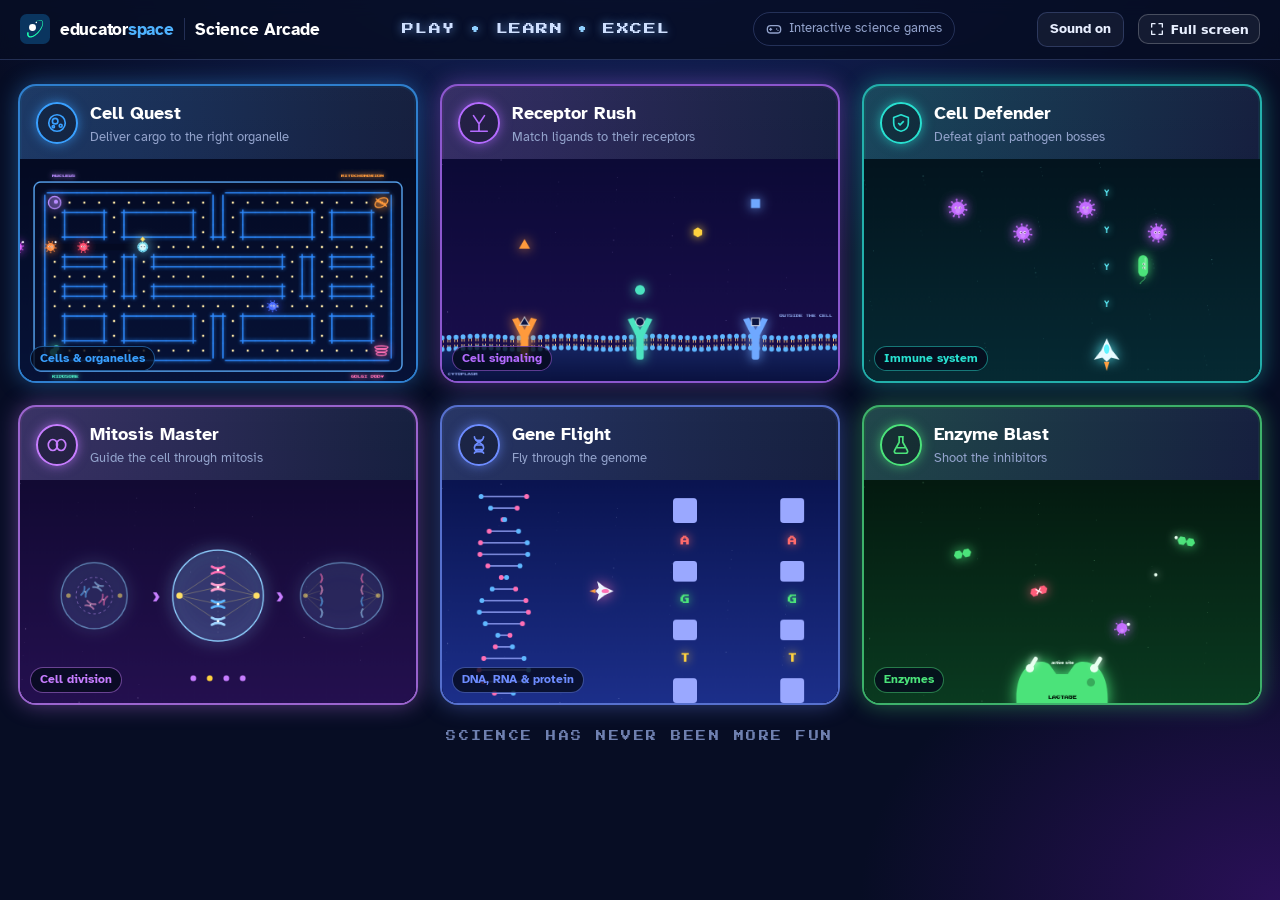
==== games/arcade/index.html @ 31be12ad "test" ====
<!DOCTYPE html>
<html lang="en">
<head>
<meta charset="UTF-8">
<meta name="viewport" content="width=device-width, initial-scale=1, viewport-fit=cover">
<title>Science Arcade</title>
<meta name="description" content="Six retro arcade games for high school biology: cells, receptors, the immune system, mitosis, DNA and enzymes.">
<link rel="preconnect" href="https://fonts.googleapis.com">
<link href="https://fonts.googleapis.com/css2?family=Press+Start+2P&family=Atkinson+Hyperlegible:wght@400;700&display=swap" rel="stylesheet">
<style>
:root {
  --bg: #070d24; --bg2: #0b1536; --ink: #e8efff; --muted: #93a3cc; --line: rgba(140, 170, 255, .22);
  --pix: 'Press Start 2P', ui-monospace, monospace; --sans: 'Atkinson Hyperlegible', system-ui, -apple-system, 'Segoe UI', sans-serif;
  --c-quest: #39a0ff; --c-rush: #b46bff; --c-def: #28e0d0; --c-mito: #c77dff; --c-gene: #6d8cff; --c-enz: #4be37a;
}
* { box-sizing: border-box; }
html, body { margin: 0; min-height: 100%; }
body { font-family: var(--sans); color: var(--ink); background: radial-gradient(1200px 600px at 50% -10%, #17286a 0%, transparent 60%), radial-gradient(700px 500px at 100% 100%, #2a1058 0%, transparent 60%), var(--bg); line-height: 1.5; overflow-x: hidden; }
button { font: inherit; color: inherit; }
header.top { position: sticky; top: 0; z-index: 30; display: flex; align-items: center; gap: 14px; padding: 12px 20px; background: rgba(7, 13, 36, .85); backdrop-filter: blur(8px); border-bottom: 1px solid var(--line); }
.logo { white-space: nowrap; display: flex; align-items: center; gap: 10px; background: none; border: 0; cursor: pointer; padding: 0; font-weight: 700; font-size: 1.05rem; color: #fff; }
.logo svg { width: 30px; height: 30px; }
.logo .bw { font-weight: 800; letter-spacing: -.015em; color: #fff; }
.logo .bw span { color: #4fb3ff; }
@media (max-width: 640px) { .logo .bw, .logo .sep { display: none; } }
.logo .sep { width: 1px; height: 22px; background: var(--line); }
.top .tagline { font: 12px var(--pix); letter-spacing: .12em; color: #cfe0ff; text-shadow: 0 0 10px rgba(120, 180, 255, .7); margin: 0 auto; white-space: nowrap; }
.top .tagline i { font-style: normal; color: #8fd0ff; }
.top .chipx { display: inline-flex; align-items: center; gap: 7px; padding: 6px 12px; border-radius: 999px; border: 1px solid var(--line); color: var(--muted); font-size: .82rem; white-space: nowrap; }
.top .chipx svg { width: 16px; height: 16px; }
.top .back { display: none; }
body.ingame .top .back { display: inline-flex; }
body.ingame .top .tagline { display: none; }
.btn { display: inline-flex; align-items: center; justify-content: center; gap: 8px; padding: 10px 18px; border-radius: 12px; border: 1px solid var(--line); background: rgba(255, 255, 255, .05); font-weight: 700; cursor: pointer; transition: transform .08s, border-color .15s, background .15s; }
.btn:hover { border-color: #8fd0ff; background: rgba(255, 255, 255, .09); }
.btn:active { transform: translateY(1px); }
.btn.primary { background: linear-gradient(180deg, #4fb4ff, #2a7cf0); border-color: transparent; color: #fff; box-shadow: 0 0 18px rgba(79, 180, 255, .45); }
.btn.sm { padding: 6px 12px; font-size: .86rem; border-radius: 10px; }
.btn svg { width: 16px; height: 16px; }
main { max-width: 1320px; margin: 0 auto; padding: 24px 18px 40px; }
/* hub */
.grid { display: grid; grid-template-columns: repeat(3, minmax(0, 1fr)); gap: 22px; }
@media (max-width: 1000px) { .grid { grid-template-columns: repeat(2, minmax(0, 1fr)); } .top .tagline { display: none; } }
@media (max-width: 640px) { .grid { grid-template-columns: minmax(0, 1fr); } .top .chipx { display: none; } }
.tile { --c: #39a0ff; position: relative; display: grid; grid-template-rows: auto 1fr; text-align: left; padding: 0; border-radius: 18px; overflow: hidden; cursor: pointer; background: linear-gradient(180deg, rgba(255, 255, 255, .05), rgba(255, 255, 255, .01)), var(--bg2); border: 2px solid color-mix(in srgb, var(--c) 75%, transparent); box-shadow: 0 0 0 1px rgba(0, 0, 0, .4) inset, 0 0 22px color-mix(in srgb, var(--c) 40%, transparent), 0 0 2px var(--c) inset; transition: transform .15s, box-shadow .15s; }
.tile:hover, .tile:focus-visible { transform: translateY(-3px); box-shadow: 0 0 0 1px rgba(0, 0, 0, .4) inset, 0 0 36px color-mix(in srgb, var(--c) 65%, transparent), 0 0 2px var(--c) inset; outline: none; }
.tile .th { display: flex; align-items: center; gap: 12px; padding: 14px 16px 12px; background: linear-gradient(90deg, color-mix(in srgb, var(--c) 20%, transparent), transparent); }
.tile .ti { flex: none; width: 42px; height: 42px; border-radius: 50%; display: grid; place-items: center; border: 2px solid var(--c); color: var(--c); background: rgba(0, 0, 0, .3); box-shadow: 0 0 12px color-mix(in srgb, var(--c) 60%, transparent); }
.tile .ti svg { width: 22px; height: 22px; }
.tile h2 { margin: 0; font-size: 1.12rem; color: #fff; }
.tile .sub { font-size: .84rem; color: var(--muted); }
.tile canvas { display: block; width: 100%; aspect-ratio: 16 / 9; background: #050a1c; }
.tile .best { position: absolute; top: 64px; right: 10px; font: 9px var(--pix); line-height: 1.6; padding: 6px 8px; border-radius: 8px; background: rgba(5, 10, 28, .85); border: 1px solid var(--line); text-align: center; }
.tile .best b { display: block; font-size: 12px; color: #fff; }
.tile .topic { position: absolute; left: 10px; bottom: 10px; font-size: .74rem; font-weight: 700; padding: 3px 9px; border-radius: 999px; background: rgba(5, 10, 28, .8); color: var(--c); border: 1px solid color-mix(in srgb, var(--c) 50%, transparent); }
.foot { margin-top: 26px; text-align: center; font: 10px var(--pix); letter-spacing: .25em; color: #6f80b0; }
/* game screen */
.stage { position: relative; width: 100%; max-width: 1280px; margin: 0 auto; aspect-ratio: 16 / 9; max-height: calc(100vh - 150px); border-radius: 16px; overflow: hidden; border: 2px solid var(--c, #39a0ff); box-shadow: 0 0 30px color-mix(in srgb, var(--c, #39a0ff) 45%, transparent); background: #050a1c; touch-action: none; user-select: none; -webkit-user-select: none; }
.stage canvas { position: absolute; inset: 0; width: 100%; height: 100%; display: block; }
:fullscreen .stage { max-height: calc(100vh - 80px); }
.under { display: flex; justify-content: space-between; gap: 12px; flex-wrap: wrap; align-items: center; max-width: 1280px; margin: 12px auto 0; color: var(--muted); font-size: .9rem; }
.keys kbd { font: 11px var(--pix); padding: 3px 6px; border-radius: 6px; border: 1px solid var(--line); color: #cfe0ff; background: rgba(255, 255, 255, .05); }
/* overlay cards (title, quiz, game over) */
.ov { position: absolute; inset: 0; display: grid; place-items: center; background: rgba(4, 8, 22, .72); backdrop-filter: blur(2px); z-index: 5; padding: 12px; }
.ov[hidden] { display: none; }
.card { width: min(620px, 100%); max-height: 100%; overflow: auto; padding: 22px 24px; border-radius: 16px; background: linear-gradient(180deg, #111d48, #0a1333); border: 2px solid var(--c, #39a0ff); box-shadow: 0 0 26px color-mix(in srgb, var(--c, #39a0ff) 45%, transparent); }
.card h3 { margin: 0 0 6px; font: 18px/1.4 var(--pix); color: #fff; text-shadow: 0 0 12px var(--c, #39a0ff); }
.card .eyebrow { font: 9px var(--pix); letter-spacing: .14em; color: var(--c, #39a0ff); }
.card p { margin: 8px 0; }
.card ul { margin: 8px 0 14px; padding-left: 20px; }
.card li { margin: 4px 0; }
.card .row { display: flex; gap: 10px; flex-wrap: wrap; margin-top: 14px; }
.card .big { font: 26px var(--pix); color: #fff; margin: 10px 0; }
.opts { display: grid; gap: 8px; margin-top: 12px; }
.opts button { text-align: left; padding: 11px 14px; border-radius: 11px; border: 1px solid var(--line); background: rgba(255, 255, 255, .05); cursor: pointer; font-weight: 700; }
.opts button:hover, .opts button:focus-visible { border-color: var(--c, #39a0ff); background: rgba(255, 255, 255, .1); outline: none; }
.opts button.right { border-color: #4be37a; background: rgba(75, 227, 122, .18); }
.opts button.wrong { border-color: #ff5d7a; background: rgba(255, 93, 122, .16); }
.opts button kbd { font: 10px var(--pix); margin-right: 8px; color: var(--muted); }
.why { margin-top: 10px; padding: 10px 12px; border-radius: 10px; background: rgba(255, 255, 255, .06); font-size: .94rem; }
.why b { color: #fff; }
/* touch controls */
.pad { position: absolute; inset: auto 0 0 0; display: none; justify-content: space-between; align-items: flex-end; padding: 12px; pointer-events: none; z-index: 4; }
.pad.on { display: flex; }
.pad .grp { display: flex; gap: 10px; pointer-events: auto; }
.pad button { width: 62px; height: 62px; border-radius: 50%; border: 2px solid rgba(255, 255, 255, .35); background: rgba(255, 255, 255, .1); font: 12px var(--pix); color: #fff; touch-action: none; }
.pad button.act { border-color: var(--c, #39a0ff); background: color-mix(in srgb, var(--c, #39a0ff) 30%, transparent); }
.toast { position: absolute; left: 50%; top: 15%; transform: translateX(-50%); z-index: 6; max-width: 80%; padding: 8px 14px; border-radius: 10px; background: rgba(5, 10, 28, .92); border: 1px solid var(--c, #39a0ff); font-size: .95rem; text-align: center; pointer-events: none; transition: opacity .3s; }
.toast[hidden] { display: block; opacity: 0; }
@media (prefers-reduced-motion: reduce) { .tile, .btn { transition: none; } }
/* inside an Educator Space game page: that page has its own menu, so the arcade stays on the one game */
.embed #backBtn, .embed #hubBtn { display: none; }
.embed .logo { pointer-events: none; }
/* small screens: compact header, and the cards float over the whole screen so they are never cut off */
.btn, .chipx { white-space: nowrap; }
@media (max-width: 900px) { .top .chipx { display: none; } header.top { gap: 8px; padding: 8px 12px; } main { padding: 12px 10px 24px; } }
@media (max-width: 700px), (max-height: 500px) {
  .ov { position: fixed; z-index: 50; padding: 10px; }
  .card { max-height: calc(100vh - 20px); padding: 16px 18px; }
  .card h3 { font-size: 15px; }
  .stage { border-radius: 10px; max-height: calc(100vh - 110px); }
  .under .keys { display: none; }
}
.rotate { display: none; }
@media (max-width: 700px) and (orientation: portrait) { .rotate { display: block; margin: 10px auto 0; text-align: center; color: var(--muted); font-size: .9rem; } }
</style>
</head>
<body>
<header class="top">
  <button class="logo" id="home" aria-label="Science Arcade home"><svg viewBox="0 0 100 100" aria-hidden="true"><rect width="100" height="100" rx="22" fill="#0a355f"/><path d="M29.5,61.8 L29.1,64.0 L28.8,66.0 L28.8,67.8 L29.0,69.4 L29.3,70.7 L29.9,71.7 L30.5,72.6 L31.3,73.2 L32.3,73.7 L33.6,74.1 L35.1,74.2 L36.9,74.1 L38.8,73.7 L40.9,73.1 L43.2,72.2 L45.5,71.0 L48.0,69.6 L50.4,67.9 L52.9,66.0 L55.4,63.9 L57.8,61.7 L60.1,59.3 L62.3,56.7 L64.4,54.1 L66.4,51.4 L68.2,48.7 L69.8,45.9 L71.2,43.2 L72.4,40.5 L73.4,38.0 L74.1,35.5 L74.6,33.1 L74.8,31.0 L74.8,29.0 L74.6,27.2 L74.1,25.7 L73.4,24.3 L72.5,23.3 L71.4,22.4 L70.1,21.8 L68.5,21.4 L66.8,21.3 L64.8,21.4 L62.7,21.9 L60.5,22.6 L58.1,23.6 L55.7,24.9 L53.2,26.4 L52.7,25.5 L55.2,24.0 L57.7,22.6 L60.1,21.5 L62.4,20.7 L64.6,20.2 L66.8,20.0 L68.7,20.0 L70.6,20.4 L72.2,21.0 L73.6,22.0 L74.8,23.4 L75.8,24.9 L76.4,26.8 L76.8,28.8 L76.9,31.0 L76.7,33.4 L76.3,36.0 L75.6,38.7 L74.7,41.4 L73.5,44.3 L72.1,47.2 L70.6,50.1 L68.8,53.0 L66.8,55.9 L64.7,58.7 L62.4,61.4 L60.1,63.9 L57.6,66.4 L55.1,68.7 L52.6,70.8 L50.0,72.6 L47.4,74.3 L44.9,75.7 L42.4,76.8 L39.9,77.7 L37.5,78.3 L35.2,78.5 L33.0,78.5 L30.9,78.1 L29.0,77.3 L27.3,76.1 L25.8,74.5 L24.7,72.6 L24.0,70.5 L23.6,68.3 L23.5,65.8 L23.6,63.3 L24.1,60.6Z" fill="#1effb0"/><circle cx="41.7" cy="45" r="11.6" fill="#fff"/><circle cx="54.3" cy="28.3" r="2.5" fill="#fff"/></svg><span class="bw">educator<span>space</span></span><span class="sep"></span><span>Science Arcade</span></button>
  <button class="btn sm back" id="backBtn"><svg viewBox="0 0 24 24" fill="none" stroke="currentColor" stroke-width="2" stroke-linecap="round" aria-hidden="true"><path d="M15 6l-6 6 6 6"/></svg>All games</button>
  <p class="tagline">PLAY <i>•</i> LEARN <i>•</i> EXCEL</p>
  <span class="chipx"><svg viewBox="0 0 24 24" fill="none" stroke="currentColor" stroke-width="2" stroke-linecap="round" aria-hidden="true"><rect x="2" y="7" width="20" height="11" rx="5"/><path d="M7 11v3M5.5 12.5h3M16 12h.01M18 14h.01"/></svg>Interactive science games</span>
  <button class="btn sm" id="muteBtn" aria-pressed="false" title="Sound on/off">Sound on</button>
</header>
<main id="app"></main>
<script src="engine.js"></script>
<script src="quest.js"></script>
<script src="rush.js"></script>
<script src="defender.js"></script>
<script src="mitosis.js"></script>
<script src="gene.js"></script>
<script src="enzyme.js"></script>
<script>AR.boot();</script>
<script src="../shared/fullscreen.js"></script>
</body>
</html>
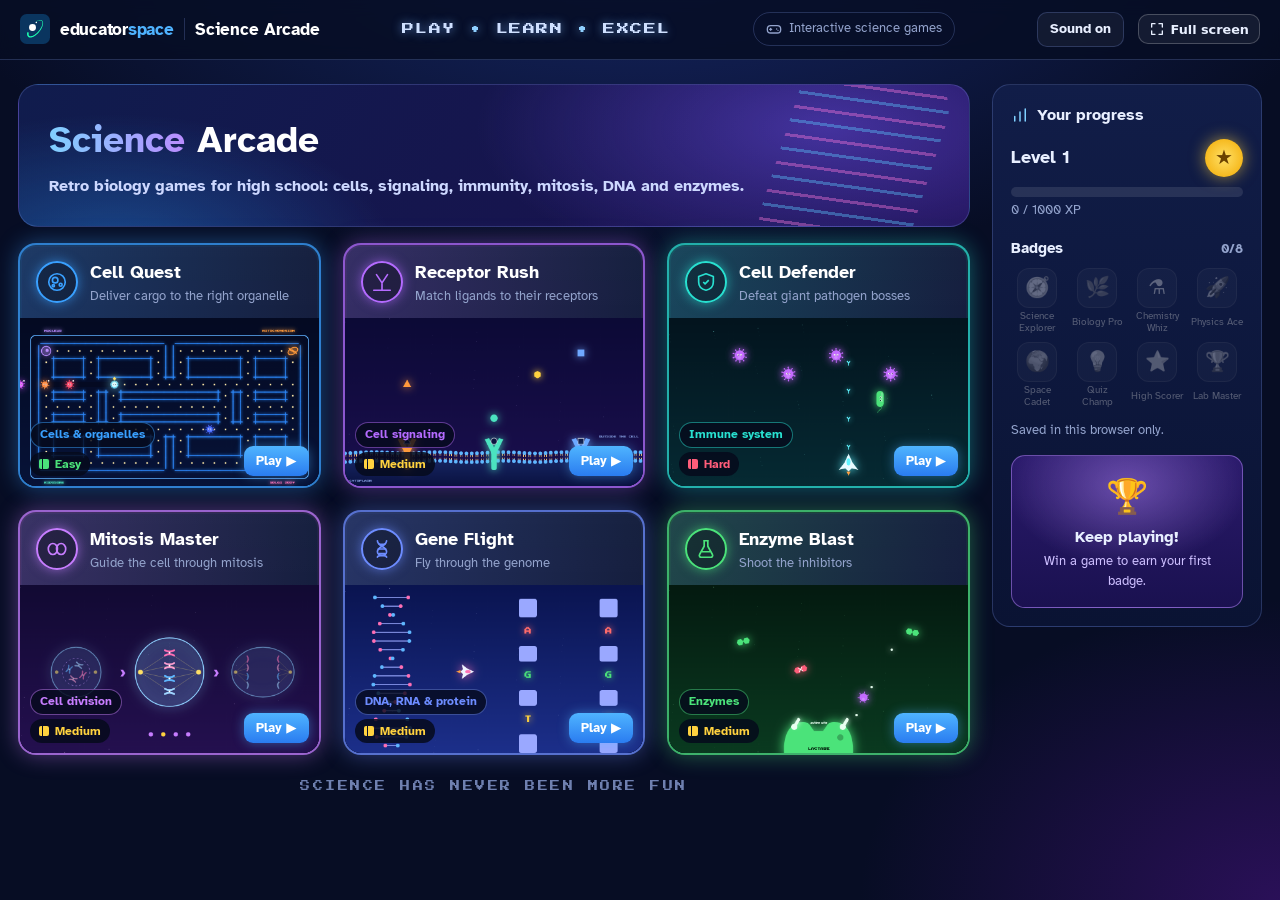
==== commit 30279c04: "test" ====
--- a/games/arcade/index.html
+++ b/games/arcade/index.html
@@ -7,103 +7,7 @@
 <meta name="description" content="Six retro arcade games for high school biology: cells, receptors, the immune system, mitosis, DNA and enzymes.">
 <link rel="preconnect" href="https://fonts.googleapis.com">
 <link href="https://fonts.googleapis.com/css2?family=Press+Start+2P&family=Atkinson+Hyperlegible:wght@400;700&display=swap" rel="stylesheet">
-<style>
-:root {
-  --bg: #070d24; --bg2: #0b1536; --ink: #e8efff; --muted: #93a3cc; --line: rgba(140, 170, 255, .22);
-  --pix: 'Press Start 2P', ui-monospace, monospace; --sans: 'Atkinson Hyperlegible', system-ui, -apple-system, 'Segoe UI', sans-serif;
-  --c-quest: #39a0ff; --c-rush: #b46bff; --c-def: #28e0d0; --c-mito: #c77dff; --c-gene: #6d8cff; --c-enz: #4be37a;
-}
-* { box-sizing: border-box; }
-html, body { margin: 0; min-height: 100%; }
-body { font-family: var(--sans); color: var(--ink); background: radial-gradient(1200px 600px at 50% -10%, #17286a 0%, transparent 60%), radial-gradient(700px 500px at 100% 100%, #2a1058 0%, transparent 60%), var(--bg); line-height: 1.5; overflow-x: hidden; }
-button { font: inherit; color: inherit; }
-header.top { position: sticky; top: 0; z-index: 30; display: flex; align-items: center; gap: 14px; padding: 12px 20px; background: rgba(7, 13, 36, .85); backdrop-filter: blur(8px); border-bottom: 1px solid var(--line); }
-.logo { white-space: nowrap; display: flex; align-items: center; gap: 10px; background: none; border: 0; cursor: pointer; padding: 0; font-weight: 700; font-size: 1.05rem; color: #fff; }
-.logo svg { width: 30px; height: 30px; }
-.logo .bw { font-weight: 800; letter-spacing: -.015em; color: #fff; }
-.logo .bw span { color: #4fb3ff; }
-@media (max-width: 640px) { .logo .bw, .logo .sep { display: none; } }
-.logo .sep { width: 1px; height: 22px; background: var(--line); }
-.top .tagline { font: 12px var(--pix); letter-spacing: .12em; color: #cfe0ff; text-shadow: 0 0 10px rgba(120, 180, 255, .7); margin: 0 auto; white-space: nowrap; }
-.top .tagline i { font-style: normal; color: #8fd0ff; }
-.top .chipx { display: inline-flex; align-items: center; gap: 7px; padding: 6px 12px; border-radius: 999px; border: 1px solid var(--line); color: var(--muted); font-size: .82rem; white-space: nowrap; }
-.top .chipx svg { width: 16px; height: 16px; }
-.top .back { display: none; }
-body.ingame .top .back { display: inline-flex; }
-body.ingame .top .tagline { display: none; }
-.btn { display: inline-flex; align-items: center; justify-content: center; gap: 8px; padding: 10px 18px; border-radius: 12px; border: 1px solid var(--line); background: rgba(255, 255, 255, .05); font-weight: 700; cursor: pointer; transition: transform .08s, border-color .15s, background .15s; }
-.btn:hover { border-color: #8fd0ff; background: rgba(255, 255, 255, .09); }
-.btn:active { transform: translateY(1px); }
-.btn.primary { background: linear-gradient(180deg, #4fb4ff, #2a7cf0); border-color: transparent; color: #fff; box-shadow: 0 0 18px rgba(79, 180, 255, .45); }
-.btn.sm { padding: 6px 12px; font-size: .86rem; border-radius: 10px; }
-.btn svg { width: 16px; height: 16px; }
-main { max-width: 1320px; margin: 0 auto; padding: 24px 18px 40px; }
-/* hub */
-.grid { display: grid; grid-template-columns: repeat(3, minmax(0, 1fr)); gap: 22px; }
-@media (max-width: 1000px) { .grid { grid-template-columns: repeat(2, minmax(0, 1fr)); } .top .tagline { display: none; } }
-@media (max-width: 640px) { .grid { grid-template-columns: minmax(0, 1fr); } .top .chipx { display: none; } }
-.tile { --c: #39a0ff; position: relative; display: grid; grid-template-rows: auto 1fr; text-align: left; padding: 0; border-radius: 18px; overflow: hidden; cursor: pointer; background: linear-gradient(180deg, rgba(255, 255, 255, .05), rgba(255, 255, 255, .01)), var(--bg2); border: 2px solid color-mix(in srgb, var(--c) 75%, transparent); box-shadow: 0 0 0 1px rgba(0, 0, 0, .4) inset, 0 0 22px color-mix(in srgb, var(--c) 40%, transparent), 0 0 2px var(--c) inset; transition: transform .15s, box-shadow .15s; }
-.tile:hover, .tile:focus-visible { transform: translateY(-3px); box-shadow: 0 0 0 1px rgba(0, 0, 0, .4) inset, 0 0 36px color-mix(in srgb, var(--c) 65%, transparent), 0 0 2px var(--c) inset; outline: none; }
-.tile .th { display: flex; align-items: center; gap: 12px; padding: 14px 16px 12px; background: linear-gradient(90deg, color-mix(in srgb, var(--c) 20%, transparent), transparent); }
-.tile .ti { flex: none; width: 42px; height: 42px; border-radius: 50%; display: grid; place-items: center; border: 2px solid var(--c); color: var(--c); background: rgba(0, 0, 0, .3); box-shadow: 0 0 12px color-mix(in srgb, var(--c) 60%, transparent); }
-.tile .ti svg { width: 22px; height: 22px; }
-.tile h2 { margin: 0; font-size: 1.12rem; color: #fff; }
-.tile .sub { font-size: .84rem; color: var(--muted); }
-.tile canvas { display: block; width: 100%; aspect-ratio: 16 / 9; background: #050a1c; }
-.tile .best { position: absolute; top: 64px; right: 10px; font: 9px var(--pix); line-height: 1.6; padding: 6px 8px; border-radius: 8px; background: rgba(5, 10, 28, .85); border: 1px solid var(--line); text-align: center; }
-.tile .best b { display: block; font-size: 12px; color: #fff; }
-.tile .topic { position: absolute; left: 10px; bottom: 10px; font-size: .74rem; font-weight: 700; padding: 3px 9px; border-radius: 999px; background: rgba(5, 10, 28, .8); color: var(--c); border: 1px solid color-mix(in srgb, var(--c) 50%, transparent); }
-.foot { margin-top: 26px; text-align: center; font: 10px var(--pix); letter-spacing: .25em; color: #6f80b0; }
-/* game screen */
-.stage { position: relative; width: 100%; max-width: 1280px; margin: 0 auto; aspect-ratio: 16 / 9; max-height: calc(100vh - 150px); border-radius: 16px; overflow: hidden; border: 2px solid var(--c, #39a0ff); box-shadow: 0 0 30px color-mix(in srgb, var(--c, #39a0ff) 45%, transparent); background: #050a1c; touch-action: none; user-select: none; -webkit-user-select: none; }
-.stage canvas { position: absolute; inset: 0; width: 100%; height: 100%; display: block; }
-:fullscreen .stage { max-height: calc(100vh - 80px); }
-.under { display: flex; justify-content: space-between; gap: 12px; flex-wrap: wrap; align-items: center; max-width: 1280px; margin: 12px auto 0; color: var(--muted); font-size: .9rem; }
-.keys kbd { font: 11px var(--pix); padding: 3px 6px; border-radius: 6px; border: 1px solid var(--line); color: #cfe0ff; background: rgba(255, 255, 255, .05); }
-/* overlay cards (title, quiz, game over) */
-.ov { position: absolute; inset: 0; display: grid; place-items: center; background: rgba(4, 8, 22, .72); backdrop-filter: blur(2px); z-index: 5; padding: 12px; }
-.ov[hidden] { display: none; }
-.card { width: min(620px, 100%); max-height: 100%; overflow: auto; padding: 22px 24px; border-radius: 16px; background: linear-gradient(180deg, #111d48, #0a1333); border: 2px solid var(--c, #39a0ff); box-shadow: 0 0 26px color-mix(in srgb, var(--c, #39a0ff) 45%, transparent); }
-.card h3 { margin: 0 0 6px; font: 18px/1.4 var(--pix); color: #fff; text-shadow: 0 0 12px var(--c, #39a0ff); }
-.card .eyebrow { font: 9px var(--pix); letter-spacing: .14em; color: var(--c, #39a0ff); }
-.card p { margin: 8px 0; }
-.card ul { margin: 8px 0 14px; padding-left: 20px; }
-.card li { margin: 4px 0; }
-.card .row { display: flex; gap: 10px; flex-wrap: wrap; margin-top: 14px; }
-.card .big { font: 26px var(--pix); color: #fff; margin: 10px 0; }
-.opts { display: grid; gap: 8px; margin-top: 12px; }
-.opts button { text-align: left; padding: 11px 14px; border-radius: 11px; border: 1px solid var(--line); background: rgba(255, 255, 255, .05); cursor: pointer; font-weight: 700; }
-.opts button:hover, .opts button:focus-visible { border-color: var(--c, #39a0ff); background: rgba(255, 255, 255, .1); outline: none; }
-.opts button.right { border-color: #4be37a; background: rgba(75, 227, 122, .18); }
-.opts button.wrong { border-color: #ff5d7a; background: rgba(255, 93, 122, .16); }
-.opts button kbd { font: 10px var(--pix); margin-right: 8px; color: var(--muted); }
-.why { margin-top: 10px; padding: 10px 12px; border-radius: 10px; background: rgba(255, 255, 255, .06); font-size: .94rem; }
-.why b { color: #fff; }
-/* touch controls */
-.pad { position: absolute; inset: auto 0 0 0; display: none; justify-content: space-between; align-items: flex-end; padding: 12px; pointer-events: none; z-index: 4; }
-.pad.on { display: flex; }
-.pad .grp { display: flex; gap: 10px; pointer-events: auto; }
-.pad button { width: 62px; height: 62px; border-radius: 50%; border: 2px solid rgba(255, 255, 255, .35); background: rgba(255, 255, 255, .1); font: 12px var(--pix); color: #fff; touch-action: none; }
-.pad button.act { border-color: var(--c, #39a0ff); background: color-mix(in srgb, var(--c, #39a0ff) 30%, transparent); }
-.toast { position: absolute; left: 50%; top: 15%; transform: translateX(-50%); z-index: 6; max-width: 80%; padding: 8px 14px; border-radius: 10px; background: rgba(5, 10, 28, .92); border: 1px solid var(--c, #39a0ff); font-size: .95rem; text-align: center; pointer-events: none; transition: opacity .3s; }
-.toast[hidden] { display: block; opacity: 0; }
-@media (prefers-reduced-motion: reduce) { .tile, .btn { transition: none; } }
-/* inside an Educator Space game page: that page has its own menu, so the arcade stays on the one game */
-.embed #backBtn, .embed #hubBtn { display: none; }
-.embed .logo { pointer-events: none; }
-/* small screens: compact header, and the cards float over the whole screen so they are never cut off */
-.btn, .chipx { white-space: nowrap; }
-@media (max-width: 900px) { .top .chipx { display: none; } header.top { gap: 8px; padding: 8px 12px; } main { padding: 12px 10px 24px; } }
-@media (max-width: 700px), (max-height: 500px) {
-  .ov { position: fixed; z-index: 50; padding: 10px; }
-  .card { max-height: calc(100vh - 20px); padding: 16px 18px; }
-  .card h3 { font-size: 15px; }
-  .stage { border-radius: 10px; max-height: calc(100vh - 110px); }
-  .under .keys { display: none; }
-}
-.rotate { display: none; }
-@media (max-width: 700px) and (orientation: portrait) { .rotate { display: block; margin: 10px auto 0; text-align: center; color: var(--muted); font-size: .9rem; } }
-</style>
+<link rel="stylesheet" href="arcade.css">
 </head>
 <body>
 <header class="top">
@@ -121,7 +25,7 @@
 <script src="mitosis.js"></script>
 <script src="gene.js"></script>
 <script src="enzyme.js"></script>
-<script>AR.boot();</script>
+<script>AR.config({ title: 'Science Arcade', lead: 'Retro biology games for high school: cells, signaling, immunity, mitosis, DNA and enzymes.' }); AR.boot();</script>
 <script src="../shared/fullscreen.js"></script>
 </body>
 </html>
--- a/games/arcade/arcade.css
+++ b/games/arcade/arcade.css
@@ -0,0 +1,145 @@
+:root {
+  --bg: #070d24; --bg2: #0b1536; --ink: #e8efff; --muted: #93a3cc; --line: rgba(140, 170, 255, .22);
+  --pix: 'Press Start 2P', ui-monospace, monospace; --sans: 'Atkinson Hyperlegible', system-ui, -apple-system, 'Segoe UI', sans-serif;
+  --c-quest: #39a0ff; --c-rush: #b46bff; --c-def: #28e0d0; --c-mito: #c77dff; --c-gene: #6d8cff; --c-enz: #4be37a;
+}
+* { box-sizing: border-box; }
+html, body { margin: 0; min-height: 100%; }
+body { font-family: var(--sans); color: var(--ink); background: radial-gradient(1200px 600px at 50% -10%, #17286a 0%, transparent 60%), radial-gradient(700px 500px at 100% 100%, #2a1058 0%, transparent 60%), var(--bg); line-height: 1.5; overflow-x: hidden; }
+button { font: inherit; color: inherit; }
+header.top { position: sticky; top: 0; z-index: 30; display: flex; align-items: center; gap: 14px; padding: 12px 20px; background: rgba(7, 13, 36, .85); backdrop-filter: blur(8px); border-bottom: 1px solid var(--line); }
+.logo { white-space: nowrap; display: flex; align-items: center; gap: 10px; background: none; border: 0; cursor: pointer; padding: 0; font-weight: 700; font-size: 1.05rem; color: #fff; }
+.logo svg { width: 30px; height: 30px; }
+.logo .bw { font-weight: 800; letter-spacing: -.015em; color: #fff; }
+.logo .bw span { color: #4fb3ff; }
+@media (max-width: 640px) { .logo .bw, .logo .sep { display: none; } }
+.logo .sep { width: 1px; height: 22px; background: var(--line); }
+.top .tagline { font: 12px var(--pix); letter-spacing: .12em; color: #cfe0ff; text-shadow: 0 0 10px rgba(120, 180, 255, .7); margin: 0 auto; white-space: nowrap; }
+.top .tagline i { font-style: normal; color: #8fd0ff; }
+.top .chipx { display: inline-flex; align-items: center; gap: 7px; padding: 6px 12px; border-radius: 999px; border: 1px solid var(--line); color: var(--muted); font-size: .82rem; white-space: nowrap; }
+.top .chipx svg { width: 16px; height: 16px; }
+.top .back { display: none; }
+body.ingame .top .back { display: inline-flex; }
+body.ingame .top .tagline { display: none; }
+.btn { display: inline-flex; align-items: center; justify-content: center; gap: 8px; padding: 10px 18px; border-radius: 12px; border: 1px solid var(--line); background: rgba(255, 255, 255, .05); font-weight: 700; cursor: pointer; transition: transform .08s, border-color .15s, background .15s; }
+.btn:hover { border-color: #8fd0ff; background: rgba(255, 255, 255, .09); }
+.btn:active { transform: translateY(1px); }
+.btn.primary { background: linear-gradient(180deg, #4fb4ff, #2a7cf0); border-color: transparent; color: #fff; box-shadow: 0 0 18px rgba(79, 180, 255, .45); }
+.btn.sm { padding: 6px 12px; font-size: .86rem; border-radius: 10px; }
+.btn svg { width: 16px; height: 16px; }
+main { max-width: 1320px; margin: 0 auto; padding: 24px 18px 40px; }
+/* hub */
+.grid { display: grid; grid-template-columns: repeat(3, minmax(0, 1fr)); gap: 22px; }
+@media (max-width: 1000px) { .grid { grid-template-columns: repeat(2, minmax(0, 1fr)); } .top .tagline { display: none; } }
+@media (max-width: 640px) { .grid { grid-template-columns: minmax(0, 1fr); } .top .chipx { display: none; } }
+.tile { --c: #39a0ff; position: relative; display: grid; grid-template-rows: auto 1fr; text-align: left; padding: 0; border-radius: 18px; overflow: hidden; cursor: pointer; background: linear-gradient(180deg, rgba(255, 255, 255, .05), rgba(255, 255, 255, .01)), var(--bg2); border: 2px solid color-mix(in srgb, var(--c) 75%, transparent); box-shadow: 0 0 0 1px rgba(0, 0, 0, .4) inset, 0 0 22px color-mix(in srgb, var(--c) 40%, transparent), 0 0 2px var(--c) inset; transition: transform .15s, box-shadow .15s; }
+.tile:hover, .tile:focus-visible { transform: translateY(-3px); box-shadow: 0 0 0 1px rgba(0, 0, 0, .4) inset, 0 0 36px color-mix(in srgb, var(--c) 65%, transparent), 0 0 2px var(--c) inset; outline: none; }
+.tile .th { display: flex; align-items: center; gap: 12px; padding: 14px 16px 12px; background: linear-gradient(90deg, color-mix(in srgb, var(--c) 20%, transparent), transparent); }
+.tile .ti { flex: none; width: 42px; height: 42px; border-radius: 50%; display: grid; place-items: center; border: 2px solid var(--c); color: var(--c); background: rgba(0, 0, 0, .3); box-shadow: 0 0 12px color-mix(in srgb, var(--c) 60%, transparent); }
+.tile .ti svg { width: 22px; height: 22px; }
+.tile h2 { margin: 0; font-size: 1.12rem; color: #fff; }
+.tile .sub { font-size: .84rem; color: var(--muted); }
+.tile canvas { display: block; width: 100%; aspect-ratio: 16 / 9; background: #050a1c; }
+.tile .best { position: absolute; top: 64px; right: 10px; font: 9px var(--pix); line-height: 1.6; padding: 6px 8px; border-radius: 8px; background: rgba(5, 10, 28, .85); border: 1px solid var(--line); text-align: center; }
+.tile .best b { display: block; font-size: 12px; color: #fff; }
+.tile .topic { position: absolute; left: 10px; bottom: 10px; font-size: .74rem; font-weight: 700; padding: 3px 9px; border-radius: 999px; background: rgba(5, 10, 28, .8); color: var(--c); border: 1px solid color-mix(in srgb, var(--c) 50%, transparent); }
+.foot { margin-top: 26px; text-align: center; font: 10px var(--pix); letter-spacing: .25em; color: #6f80b0; }
+/* game screen */
+.stage { position: relative; width: 100%; max-width: 1280px; margin: 0 auto; aspect-ratio: 16 / 9; max-height: calc(100vh - 150px); border-radius: 16px; overflow: hidden; border: 2px solid var(--c, #39a0ff); box-shadow: 0 0 30px color-mix(in srgb, var(--c, #39a0ff) 45%, transparent); background: #050a1c; touch-action: none; user-select: none; -webkit-user-select: none; }
+.stage canvas { position: absolute; inset: 0; width: 100%; height: 100%; display: block; }
+:fullscreen .stage { max-height: calc(100vh - 80px); }
+.under { display: flex; justify-content: space-between; gap: 12px; flex-wrap: wrap; align-items: center; max-width: 1280px; margin: 12px auto 0; color: var(--muted); font-size: .9rem; }
+.keys kbd { font: 11px var(--pix); padding: 3px 6px; border-radius: 6px; border: 1px solid var(--line); color: #cfe0ff; background: rgba(255, 255, 255, .05); }
+/* overlay cards (title, quiz, game over) */
+.ov { position: absolute; inset: 0; display: grid; place-items: center; background: rgba(4, 8, 22, .72); backdrop-filter: blur(2px); z-index: 5; padding: 12px; }
+.ov[hidden] { display: none; }
+.card { width: min(620px, 100%); max-height: 100%; overflow: auto; padding: 22px 24px; border-radius: 16px; background: linear-gradient(180deg, #111d48, #0a1333); border: 2px solid var(--c, #39a0ff); box-shadow: 0 0 26px color-mix(in srgb, var(--c, #39a0ff) 45%, transparent); }
+.card h3 { margin: 0 0 6px; font: 18px/1.4 var(--pix); color: #fff; text-shadow: 0 0 12px var(--c, #39a0ff); }
+.card .eyebrow { font: 9px var(--pix); letter-spacing: .14em; color: var(--c, #39a0ff); }
+.card p { margin: 8px 0; }
+.card ul { margin: 8px 0 14px; padding-left: 20px; }
+.card li { margin: 4px 0; }
+.card .row { display: flex; gap: 10px; flex-wrap: wrap; margin-top: 14px; }
+.card .big { font: 26px var(--pix); color: #fff; margin: 10px 0; }
+.opts { display: grid; gap: 8px; margin-top: 12px; }
+.opts button { text-align: left; padding: 11px 14px; border-radius: 11px; border: 1px solid var(--line); background: rgba(255, 255, 255, .05); cursor: pointer; font-weight: 700; }
+.opts button:hover, .opts button:focus-visible { border-color: var(--c, #39a0ff); background: rgba(255, 255, 255, .1); outline: none; }
+.opts button.right { border-color: #4be37a; background: rgba(75, 227, 122, .18); }
+.opts button.wrong { border-color: #ff5d7a; background: rgba(255, 93, 122, .16); }
+.opts button kbd { font: 10px var(--pix); margin-right: 8px; color: var(--muted); }
+.why { margin-top: 10px; padding: 10px 12px; border-radius: 10px; background: rgba(255, 255, 255, .06); font-size: .94rem; }
+.why b { color: #fff; }
+/* touch controls */
+.pad { position: absolute; inset: auto 0 0 0; display: none; justify-content: space-between; align-items: flex-end; padding: 12px; pointer-events: none; z-index: 4; }
+.pad.on { display: flex; }
+.pad .grp { display: flex; gap: 10px; pointer-events: auto; }
+.pad button { width: 62px; height: 62px; border-radius: 50%; border: 2px solid rgba(255, 255, 255, .35); background: rgba(255, 255, 255, .1); font: 12px var(--pix); color: #fff; touch-action: none; }
+.pad button.act { border-color: var(--c, #39a0ff); background: color-mix(in srgb, var(--c, #39a0ff) 30%, transparent); }
+.toast { position: absolute; left: 50%; top: 15%; transform: translateX(-50%); z-index: 6; max-width: 80%; padding: 8px 14px; border-radius: 10px; background: rgba(5, 10, 28, .92); border: 1px solid var(--c, #39a0ff); font-size: .95rem; text-align: center; pointer-events: none; transition: opacity .3s; }
+.toast[hidden] { display: block; opacity: 0; }
+@media (prefers-reduced-motion: reduce) { .tile, .btn { transition: none; } }
+/* inside an Educator Space game page: that page has its own menu, so the arcade stays on the one game */
+.embed #backBtn, .embed #hubBtn { display: none; }
+.embed .logo { pointer-events: none; }
+/* small screens: compact header, and the cards float over the whole screen so they are never cut off */
+.btn, .chipx { white-space: nowrap; }
+@media (max-width: 900px) { .top .chipx { display: none; } header.top { gap: 8px; padding: 8px 12px; } main { padding: 12px 10px 24px; } }
+@media (max-width: 700px), (max-height: 500px) {
+  .ov { position: fixed; z-index: 50; padding: 10px; }
+  .card { max-height: calc(100vh - 20px); padding: 16px 18px; }
+  .card h3 { font-size: 15px; }
+  .stage { border-radius: 10px; max-height: calc(100vh - 110px); }
+  .under .keys { display: none; }
+}
+.rotate { display: none; }
+@media (max-width: 700px) and (orientation: portrait) { .rotate { display: block; margin: 10px auto 0; text-align: center; color: var(--muted); font-size: .9rem; } }
+
+/* hub: banner, subject filters, progress panel */
+.hubwrap { display: grid; grid-template-columns: minmax(0, 1fr) 270px; gap: 22px; align-items: start; }
+@media (max-width: 1100px) { .hubwrap { grid-template-columns: minmax(0, 1fr); } }
+.banner { position: relative; overflow: hidden; padding: 28px 30px; border-radius: 20px; margin-bottom: 16px; border: 1px solid var(--line); background: radial-gradient(500px 220px at 85% 30%, rgba(120, 90, 255, .45), transparent 70%), radial-gradient(400px 200px at 10% 120%, rgba(40, 160, 255, .35), transparent 70%), linear-gradient(120deg, #101c4d, #1b0f4f); }
+.banner::after { content: ""; position: absolute; right: 40px; top: -30px; width: 150px; height: 220px; opacity: .55; background: repeating-linear-gradient(170deg, transparent 0 12px, rgba(255, 120, 220, .7) 12px 15px, transparent 15px 26px, rgba(90, 200, 255, .7) 26px 29px); transform: rotate(18deg); border-radius: 40px; }
+.banner h1 { margin: 0; font-size: clamp(1.6rem, 3vw, 2.3rem); color: #fff; }
+.banner h1 em { font-style: normal; background: linear-gradient(90deg, #7fd0ff, #b98cff); -webkit-background-clip: text; background-clip: text; color: transparent; }
+.banner p { margin: 6px 0 0; color: #cdd8ff; font-weight: 700; }
+.chips { display: flex; flex-wrap: wrap; gap: 8px; margin: 0 0 16px; }
+.chips button { padding: 7px 14px; border-radius: 999px; border: 1px solid var(--line); background: rgba(255, 255, 255, .04); color: #cfdaff; font-weight: 700; cursor: pointer; }
+.chips button[aria-selected="true"] { background: linear-gradient(180deg, #4f8cff, #2f62e0); border-color: transparent; color: #fff; }
+.tile .diff { position: absolute; left: 10px; bottom: 10px; display: inline-flex; align-items: center; gap: 6px; font-size: .76rem; font-weight: 700; padding: 3px 9px; border-radius: 999px; background: rgba(5, 10, 28, .85); color: var(--d); }
+.tile .diff i { width: 10px; height: 10px; border-radius: 2px; background: linear-gradient(90deg, var(--d) 33%, transparent 33% 40%, var(--d) 40% 66%, transparent 66% 73%, var(--d) 73%); }
+.tile .topic { bottom: 38px; }
+.tile .playb { position: absolute; right: 10px; bottom: 10px; padding: 5px 12px; border-radius: 9px; background: linear-gradient(180deg, #4fb4ff, #2a7cf0); color: #fff; font-weight: 700; font-size: .84rem; box-shadow: 0 0 12px rgba(79, 180, 255, .45); }
+.prog { position: sticky; top: 80px; padding: 18px; border-radius: 18px; background: linear-gradient(180deg, #111d48, #0a1333); border: 1px solid var(--line); }
+.prog h2 { display: flex; align-items: center; gap: 8px; margin: 0 0 12px; font-size: 1.02rem; }
+.prog h2 svg { width: 18px; height: 18px; color: #7fd0ff; }
+.prog .lvl { display: flex; justify-content: space-between; align-items: center; font-size: 1.15rem; }
+.prog .star { width: 38px; height: 38px; border-radius: 50%; display: grid; place-items: center; background: radial-gradient(circle, #ffe066, #f2a900); color: #6a4100; font-size: 20px; box-shadow: 0 0 16px rgba(255, 210, 63, .6); }
+.prog .bar { height: 10px; border-radius: 99px; background: rgba(255, 255, 255, .1); margin: 10px 0 4px; overflow: hidden; }
+.prog .bar i { display: block; height: 100%; border-radius: 99px; background: linear-gradient(90deg, #4f8cff, #7fd0ff); }
+.prog .small { color: var(--muted); font-size: .82rem; margin: 0; }
+.prog h3 { display: flex; justify-content: space-between; align-items: baseline; margin: 16px 0 8px; font-size: .95rem; }
+.badges { display: grid; grid-template-columns: repeat(4, 1fr); gap: 8px; }
+.bdg { display: grid; justify-items: center; gap: 3px; text-align: center; opacity: .35; filter: grayscale(1); }
+.bdg.on { opacity: 1; filter: none; }
+.bdg i { font-style: normal; width: 40px; height: 40px; border-radius: 12px; display: grid; place-items: center; font-size: 20px; background: rgba(255, 255, 255, .08); border: 1px solid var(--line); }
+.bdg.on i { background: radial-gradient(circle, rgba(255, 210, 63, .35), rgba(255, 255, 255, .06)); border-color: #ffd23f; }
+.bdg small { font-size: .62rem; line-height: 1.2; color: #cfdaff; }
+.prog .note { margin-top: 12px; }
+.xpline { color: #7fd0ff; }
+.newbadge { display: flex; align-items: center; gap: 8px; padding: 6px 10px; border-radius: 10px; background: rgba(255, 210, 63, .12); border: 1px solid rgba(255, 210, 63, .5); }
+.newbadge span { font-size: 20px; }
+
+/* card style (middle school page): picture on top, words and Play below */
+.grid.v2 { grid-template-columns: repeat(auto-fill, minmax(230px, 1fr)); gap: 16px; }
+.tile.v2 { grid-template-rows: auto 1fr; border-width: 1.5px; border-color: rgba(140, 170, 255, .35); box-shadow: 0 8px 24px rgba(0, 0, 0, .35); }
+.tile.v2:hover, .tile.v2:focus-visible { border-color: var(--c); box-shadow: 0 0 0 1px var(--c), 0 10px 30px color-mix(in srgb, var(--c) 35%, transparent); }
+.tile.v2 canvas { border-bottom: 1px solid rgba(140, 170, 255, .2); }
+.tile.v2 .tb { padding: 10px 12px 12px; display: grid; gap: 4px; align-content: start; }
+.tile.v2 h2 { font-size: 1.02rem; }
+.tile.v2 p { margin: 0; font-size: .82rem; line-height: 1.35; color: var(--muted); }
+.tile.v2 .tf { display: flex; justify-content: space-between; align-items: center; margin-top: 6px; }
+.tile.v2 .diff, .tile.v2 .playb { position: static; }
+.tile.v2 .best { top: 8px; }
+.keep { margin-top: 14px; padding: 16px; border-radius: 14px; text-align: center; display: grid; gap: 2px; background: radial-gradient(120px 80px at 50% 20%, rgba(185, 140, 255, .45), transparent), linear-gradient(180deg, #2a1a6b, #1a1150); border: 1px solid rgba(185, 140, 255, .5); }
+.keep span { font-size: 34px; }
+.keep small { color: #cdbfff; }
